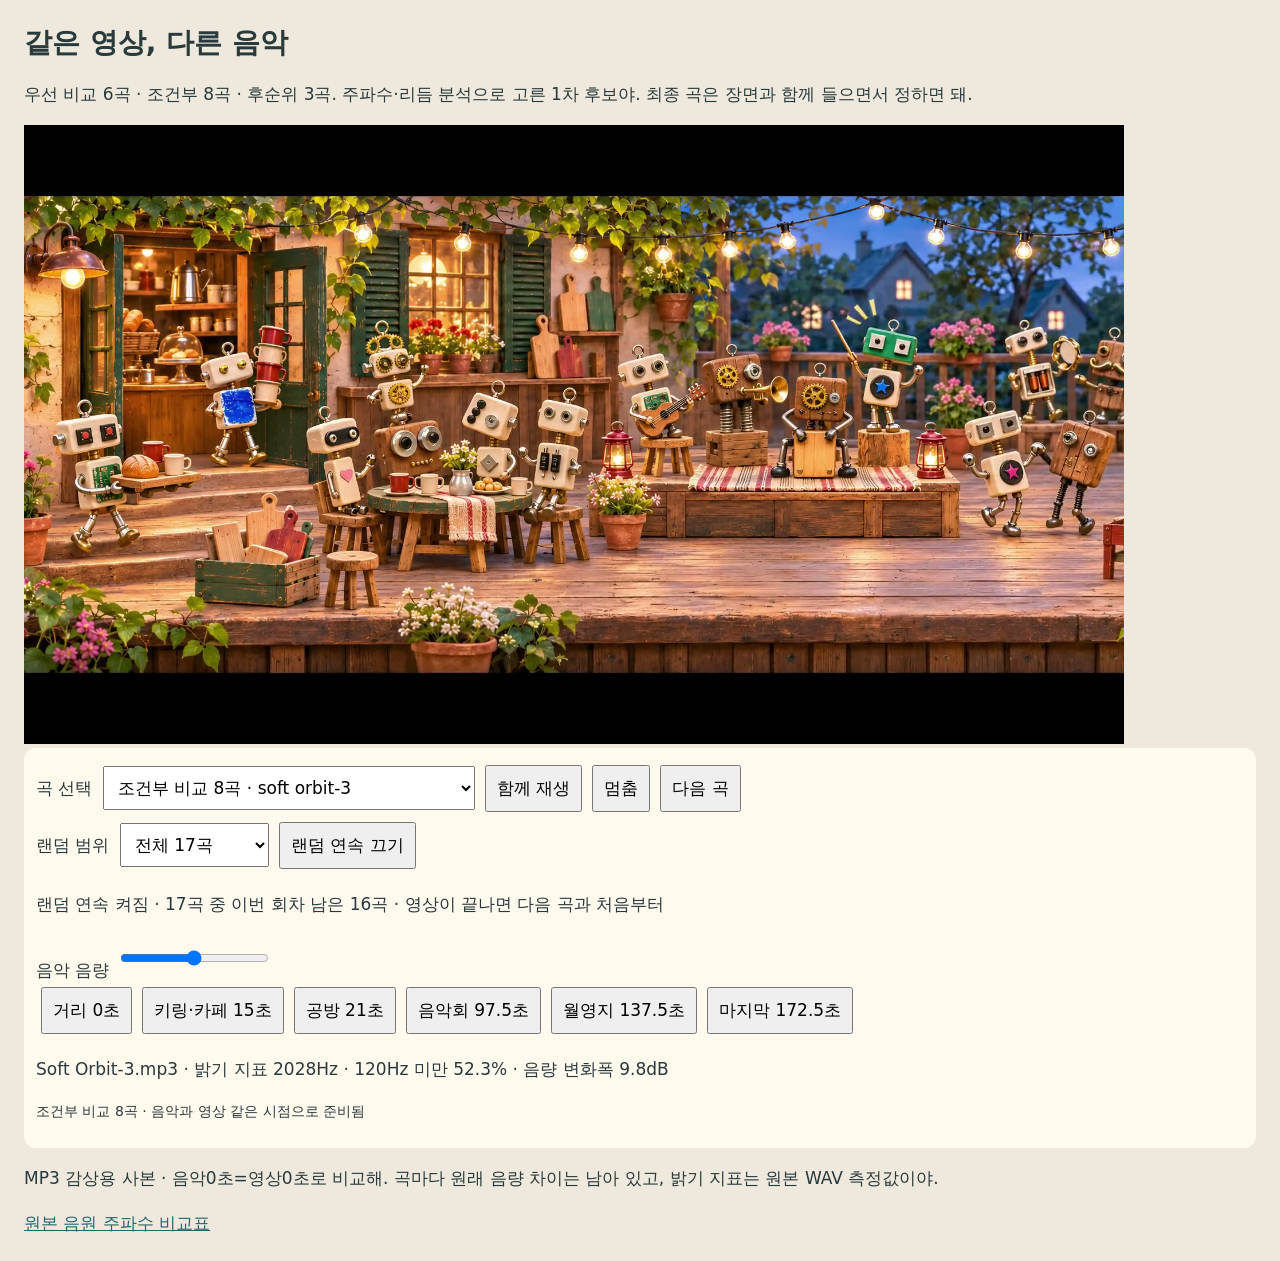
==== index.html @ 23fd6640 "Publish KINTEX film and17-track shuffled music player" ====
<!doctype html><html lang="ko"><meta charset="utf-8"><meta name="viewport" content="width=device-width,initial-scale=1"><title>킨텍스 음악 17곡 비교</title><style>body{background:#eee8dd;color:#283a3b;font:17px system-ui;margin:24px;max-width:1300px}h1{font-size:28px}video{width:min(100%,1100px);background:black}select,button,input{font:inherit;padding:10px;margin:5px}select{max-width:95vw}p{max-width:1000px;line-height:1.6}.panel{padding:12px;background:#fff9ee;border-radius:12px}#status{font-size:14px}a{color:#23666b}</style><h1>같은 영상, 다른 음악</h1><p>우선 비교 6곡 · 조건부 8곡 · 후순위 3곡. 주파수·리듬 분석으로 고른 1차 후보야. 최종 곡은 장면과 함께 들으면서 정하면 돼.</p><video id="film" controls muted playsinline poster="poster.jpg" preload="metadata" src="media/film-1080p.mp4"></video><div class="panel"><label>곡 선택 <select id="track"></select></label><button id="play">함께 재생</button><button id="pause">멈춤</button><button id="next">다음 곡</button><br><label>랜덤 범위 <select id="scope"><option value="all">전체 17곡</option><option value="primary">우선 후보 6곡</option></select></label><button id="shuffle" aria-pressed="false">랜덤 연속 재생</button><p id="queue" aria-live="polite"></p><label>음악 음량 <input id="volume" type="range" min="0" max="1" step="0.05" value="0.5"></label><br><button data-time="0">거리 0초</button><button data-time="15">키링·카페 15초</button><button data-time="21">공방 21초</button><button data-time="97.5">음악회 97.5초</button><button data-time="137.5">월영지 137.5초</button><button data-time="172.5">마지막 172.5초</button><p id="info"></p><p id="status" role="status">음원 준비 중</p></div><audio id="music" preload="metadata"></audio><p>MP3 감상용 사본 · 음악0초=영상0초로 비교해. 곡마다 원래 음량 차이는 남아 있고, 밝기 지표는 원본 WAV 측정값이야.</p><p><a href="frequency_comparison.png">원본 음원 주파수 비교표</a></p><script>
const tracks=[{"title": "멍때리니 내려 놓아 졌네v3", "filename": "멍때리니 내려 놓아 졌네 V3.mp3", "source_url": "media/track-01.mp3", "group": "우선 비교 6곡", "centroid_median_hz": 2169, "sub120_power_pct": 33.2, "dynamic_p95_p05_db": 7.1, "onset_events_per_s": 3.88, "duration_s": 184.76}, {"title": "glass window walk-8", "filename": "Glass Window Walk-8.mp3", "source_url": "media/track-02.mp3", "group": "우선 비교 6곡", "centroid_median_hz": 2243, "sub120_power_pct": 41.1, "dynamic_p95_p05_db": 10.1, "onset_events_per_s": 3.86, "duration_s": 186.96}, {"title": "두 개의 방-1", "filename": "두 개의 방-1.mp3", "source_url": "media/track-03.mp3", "group": "우선 비교 6곡", "centroid_median_hz": 2442, "sub120_power_pct": 32.0, "dynamic_p95_p05_db": 11.1, "onset_events_per_s": 2.85, "duration_s": 269.96}, {"title": "zone 2 drift1", "filename": "Zone 2 Drift (1).mp3", "source_url": "media/track-04.mp3", "group": "우선 비교 6곡", "centroid_median_hz": 2150, "sub120_power_pct": 42.3, "dynamic_p95_p05_db": 9.2, "onset_events_per_s": 3.37, "duration_s": 198.72}, {"title": "문이 열리는쪽", "filename": "문이 열리는 쪽.mp3", "source_url": "media/track-05.mp3", "group": "우선 비교 6곡", "centroid_median_hz": 3129, "sub120_power_pct": 31.4, "dynamic_p95_p05_db": 9.9, "onset_events_per_s": 3.23, "duration_s": 201.44}, {"title": "느낌이 와, 살랑", "filename": "느낌이 와, 살랑.mp3", "source_url": "media/track-06.mp3", "group": "우선 비교 6곡", "centroid_median_hz": 3157, "sub120_power_pct": 41.4, "dynamic_p95_p05_db": 6.1, "onset_events_per_s": 4.12, "duration_s": 181.76}, {"title": "샤르르둥실2", "filename": "사르르 둥실 (2).mp3", "source_url": "media/track-07.mp3", "group": "조건부 비교 8곡", "centroid_median_hz": 1611, "sub120_power_pct": 61.8, "dynamic_p95_p05_db": 14.2, "onset_events_per_s": 3.49, "duration_s": 195.72}, {"title": "threshold pulse v1", "filename": "Threshold Pulse V1.mp3", "source_url": "media/track-08.mp3", "group": "조건부 비교 8곡", "centroid_median_hz": 1685, "sub120_power_pct": 57.5, "dynamic_p95_p05_db": 10.6, "onset_events_per_s": 4.84, "duration_s": 181.92}, {"title": "telemetry at dawn", "filename": "Telemetry at Dawn.mp3", "source_url": "media/track-09.mp3", "group": "조건부 비교 8곡", "centroid_median_hz": 1885, "sub120_power_pct": 57.1, "dynamic_p95_p05_db": 11.3, "onset_events_per_s": 3.61, "duration_s": 223.24}, {"title": "soft orbit-3", "filename": "Soft Orbit-3.mp3", "source_url": "media/track-10.mp3", "group": "조건부 비교 8곡", "centroid_median_hz": 2028, "sub120_power_pct": 52.3, "dynamic_p95_p05_db": 9.8, "onset_events_per_s": 4.07, "duration_s": 181.32}, {"title": "quiet through v1", "filename": "Quiet Through V1.mp3", "source_url": "media/track-11.mp3", "group": "조건부 비교 8곡", "centroid_median_hz": 1974, "sub120_power_pct": 66.5, "dynamic_p95_p05_db": 10.6, "onset_events_per_s": 3.58, "duration_s": 207.32}, {"title": "mud basin-1", "filename": "Mud Basin-1.mp3", "source_url": "media/track-12.mp3", "group": "조건부 비교 8곡", "centroid_median_hz": 1896, "sub120_power_pct": 39.8, "dynamic_p95_p05_db": 12.8, "onset_events_per_s": 4.34, "duration_s": 188.56}, {"title": "dawn rack signal2", "filename": "Dawn Rack Signal (2).mp3", "source_url": "media/track-13.mp3", "group": "조건부 비교 8곡", "centroid_median_hz": 2093, "sub120_power_pct": 66.8, "dynamic_p95_p05_db": 8.5, "onset_events_per_s": 3.84, "duration_s": 220.68}, {"title": "dawn packet drift2", "filename": "Dawn Packet Drift (2).mp3", "source_url": "media/track-14.mp3", "group": "조건부 비교 8곡", "centroid_median_hz": 2155, "sub120_power_pct": 56.0, "dynamic_p95_p05_db": 7.0, "onset_events_per_s": 4.03, "duration_s": 214.2}, {"title": "h7-2", "filename": "H7-2.mp3", "source_url": "media/track-15.mp3", "group": "후순위 3곡", "centroid_median_hz": 467, "sub120_power_pct": 68.0, "dynamic_p95_p05_db": 13.1, "onset_events_per_s": 4.89, "duration_s": 187.32}, {"title": "h5-1", "filename": "H5-1.mp3", "source_url": "media/track-16.mp3", "group": "후순위 3곡", "centroid_median_hz": 335, "sub120_power_pct": 70.6, "dynamic_p95_p05_db": 19.6, "onset_events_per_s": 4.01, "duration_s": 185.64}, {"title": "glass tether-1", "filename": "Glass Tether-1.mp3", "source_url": "media/track-17.mp3", "group": "후순위 3곡", "centroid_median_hz": 806, "sub120_power_pct": 62.5, "dynamic_p95_p05_db": 17.7, "onset_events_per_s": 4.35, "duration_s": 184.04}],v=document.querySelector('#film'),a=document.querySelector('#music'),s=document.querySelector('#track'),status=document.querySelector('#status');
</script><script src="comparison_player.js"></script></html>
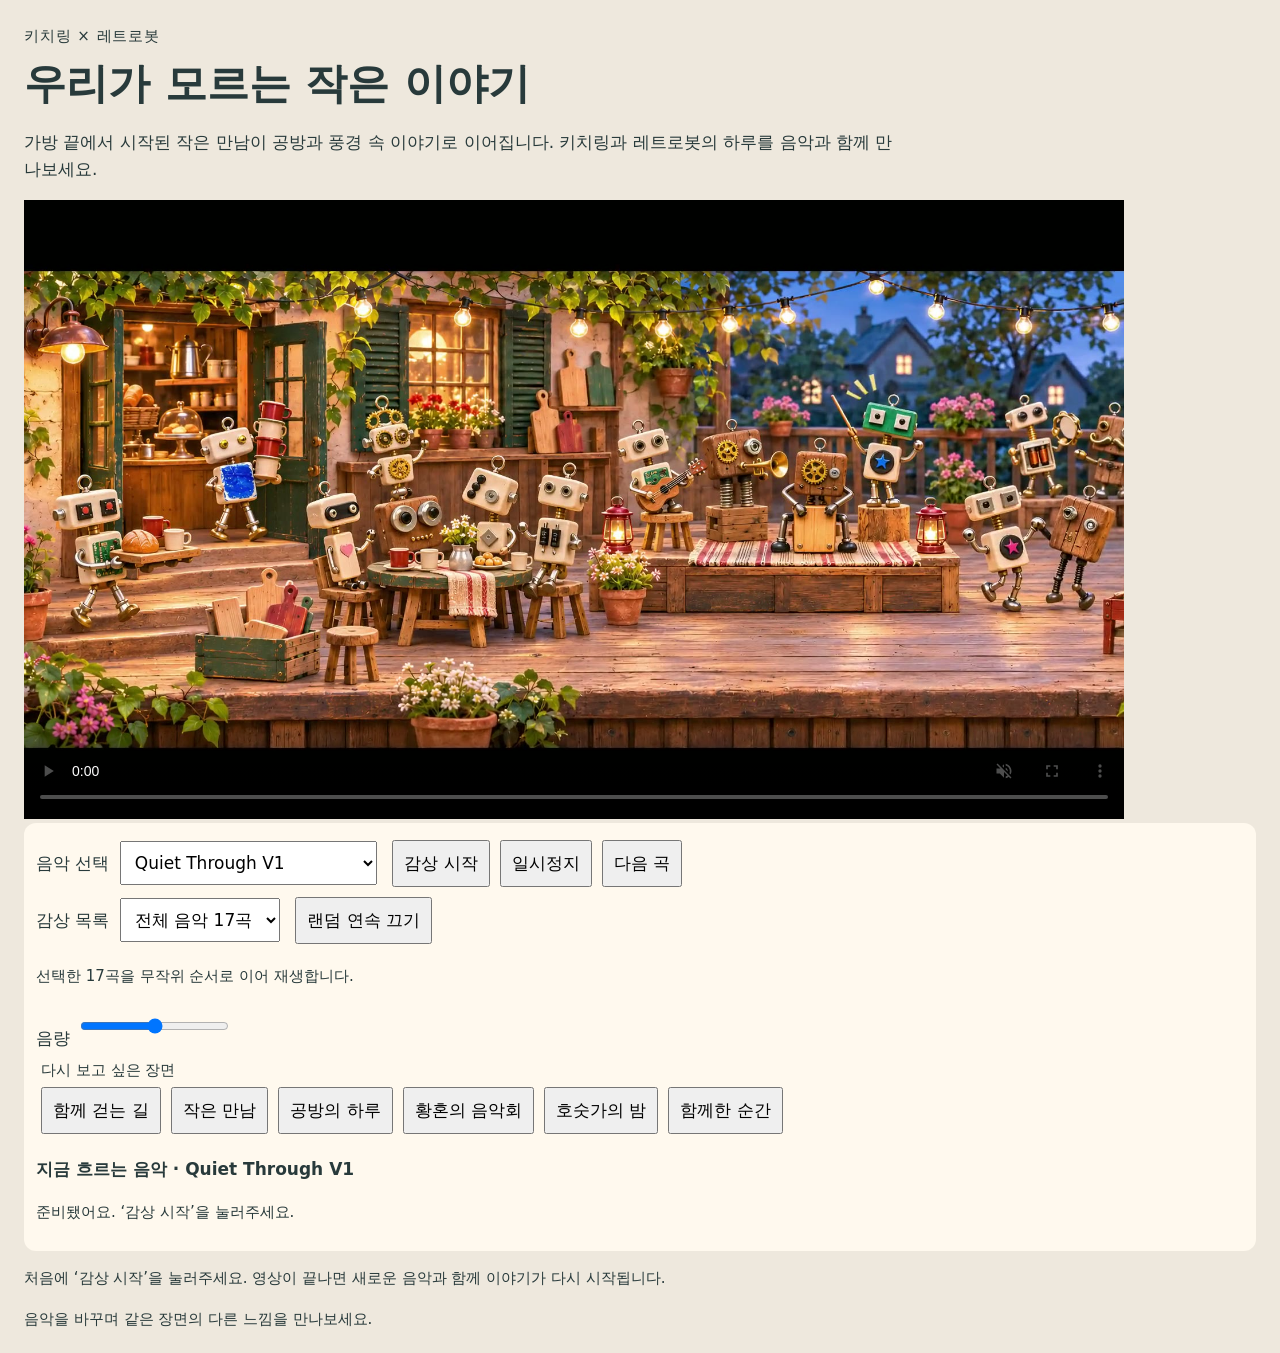
==== commit cb7aaf27: "Present the film with public title and visitor-friendly copy" ====
--- a/index.html
+++ b/index.html
@@ -1,3 +1,43 @@
-<!doctype html><html lang="ko"><meta charset="utf-8"><meta name="viewport" content="width=device-width,initial-scale=1"><title>킨텍스 음악 17곡 비교</title><style>body{background:#eee8dd;color:#283a3b;font:17px system-ui;margin:24px;max-width:1300px}h1{font-size:28px}video{width:min(100%,1100px);background:black}select,button,input{font:inherit;padding:10px;margin:5px}select{max-width:95vw}p{max-width:1000px;line-height:1.6}.panel{padding:12px;background:#fff9ee;border-radius:12px}#status{font-size:14px}a{color:#23666b}</style><h1>같은 영상, 다른 음악</h1><p>우선 비교 6곡 · 조건부 8곡 · 후순위 3곡. 주파수·리듬 분석으로 고른 1차 후보야. 최종 곡은 장면과 함께 들으면서 정하면 돼.</p><video id="film" controls muted playsinline poster="poster.jpg" preload="metadata" src="media/film-1080p.mp4"></video><div class="panel"><label>곡 선택 <select id="track"></select></label><button id="play">함께 재생</button><button id="pause">멈춤</button><button id="next">다음 곡</button><br><label>랜덤 범위 <select id="scope"><option value="all">전체 17곡</option><option value="primary">우선 후보 6곡</option></select></label><button id="shuffle" aria-pressed="false">랜덤 연속 재생</button><p id="queue" aria-live="polite"></p><label>음악 음량 <input id="volume" type="range" min="0" max="1" step="0.05" value="0.5"></label><br><button data-time="0">거리 0초</button><button data-time="15">키링·카페 15초</button><button data-time="21">공방 21초</button><button data-time="97.5">음악회 97.5초</button><button data-time="137.5">월영지 137.5초</button><button data-time="172.5">마지막 172.5초</button><p id="info"></p><p id="status" role="status">음원 준비 중</p></div><audio id="music" preload="metadata"></audio><p>MP3 감상용 사본 · 음악0초=영상0초로 비교해. 곡마다 원래 음량 차이는 남아 있고, 밝기 지표는 원본 WAV 측정값이야.</p><p><a href="frequency_comparison.png">원본 음원 주파수 비교표</a></p><script>
-const tracks=[{"title": "멍때리니 내려 놓아 졌네v3", "filename": "멍때리니 내려 놓아 졌네 V3.mp3", "source_url": "media/track-01.mp3", "group": "우선 비교 6곡", "centroid_median_hz": 2169, "sub120_power_pct": 33.2, "dynamic_p95_p05_db": 7.1, "onset_events_per_s": 3.88, "duration_s": 184.76}, {"title": "glass window walk-8", "filename": "Glass Window Walk-8.mp3", "source_url": "media/track-02.mp3", "group": "우선 비교 6곡", "centroid_median_hz": 2243, "sub120_power_pct": 41.1, "dynamic_p95_p05_db": 10.1, "onset_events_per_s": 3.86, "duration_s": 186.96}, {"title": "두 개의 방-1", "filename": "두 개의 방-1.mp3", "source_url": "media/track-03.mp3", "group": "우선 비교 6곡", "centroid_median_hz": 2442, "sub120_power_pct": 32.0, "dynamic_p95_p05_db": 11.1, "onset_events_per_s": 2.85, "duration_s": 269.96}, {"title": "zone 2 drift1", "filename": "Zone 2 Drift (1).mp3", "source_url": "media/track-04.mp3", "group": "우선 비교 6곡", "centroid_median_hz": 2150, "sub120_power_pct": 42.3, "dynamic_p95_p05_db": 9.2, "onset_events_per_s": 3.37, "duration_s": 198.72}, {"title": "문이 열리는쪽", "filename": "문이 열리는 쪽.mp3", "source_url": "media/track-05.mp3", "group": "우선 비교 6곡", "centroid_median_hz": 3129, "sub120_power_pct": 31.4, "dynamic_p95_p05_db": 9.9, "onset_events_per_s": 3.23, "duration_s": 201.44}, {"title": "느낌이 와, 살랑", "filename": "느낌이 와, 살랑.mp3", "source_url": "media/track-06.mp3", "group": "우선 비교 6곡", "centroid_median_hz": 3157, "sub120_power_pct": 41.4, "dynamic_p95_p05_db": 6.1, "onset_events_per_s": 4.12, "duration_s": 181.76}, {"title": "샤르르둥실2", "filename": "사르르 둥실 (2).mp3", "source_url": "media/track-07.mp3", "group": "조건부 비교 8곡", "centroid_median_hz": 1611, "sub120_power_pct": 61.8, "dynamic_p95_p05_db": 14.2, "onset_events_per_s": 3.49, "duration_s": 195.72}, {"title": "threshold pulse v1", "filename": "Threshold Pulse V1.mp3", "source_url": "media/track-08.mp3", "group": "조건부 비교 8곡", "centroid_median_hz": 1685, "sub120_power_pct": 57.5, "dynamic_p95_p05_db": 10.6, "onset_events_per_s": 4.84, "duration_s": 181.92}, {"title": "telemetry at dawn", "filename": "Telemetry at Dawn.mp3", "source_url": "media/track-09.mp3", "group": "조건부 비교 8곡", "centroid_median_hz": 1885, "sub120_power_pct": 57.1, "dynamic_p95_p05_db": 11.3, "onset_events_per_s": 3.61, "duration_s": 223.24}, {"title": "soft orbit-3", "filename": "Soft Orbit-3.mp3", "source_url": "media/track-10.mp3", "group": "조건부 비교 8곡", "centroid_median_hz": 2028, "sub120_power_pct": 52.3, "dynamic_p95_p05_db": 9.8, "onset_events_per_s": 4.07, "duration_s": 181.32}, {"title": "quiet through v1", "filename": "Quiet Through V1.mp3", "source_url": "media/track-11.mp3", "group": "조건부 비교 8곡", "centroid_median_hz": 1974, "sub120_power_pct": 66.5, "dynamic_p95_p05_db": 10.6, "onset_events_per_s": 3.58, "duration_s": 207.32}, {"title": "mud basin-1", "filename": "Mud Basin-1.mp3", "source_url": "media/track-12.mp3", "group": "조건부 비교 8곡", "centroid_median_hz": 1896, "sub120_power_pct": 39.8, "dynamic_p95_p05_db": 12.8, "onset_events_per_s": 4.34, "duration_s": 188.56}, {"title": "dawn rack signal2", "filename": "Dawn Rack Signal (2).mp3", "source_url": "media/track-13.mp3", "group": "조건부 비교 8곡", "centroid_median_hz": 2093, "sub120_power_pct": 66.8, "dynamic_p95_p05_db": 8.5, "onset_events_per_s": 3.84, "duration_s": 220.68}, {"title": "dawn packet drift2", "filename": "Dawn Packet Drift (2).mp3", "source_url": "media/track-14.mp3", "group": "조건부 비교 8곡", "centroid_median_hz": 2155, "sub120_power_pct": 56.0, "dynamic_p95_p05_db": 7.0, "onset_events_per_s": 4.03, "duration_s": 214.2}, {"title": "h7-2", "filename": "H7-2.mp3", "source_url": "media/track-15.mp3", "group": "후순위 3곡", "centroid_median_hz": 467, "sub120_power_pct": 68.0, "dynamic_p95_p05_db": 13.1, "onset_events_per_s": 4.89, "duration_s": 187.32}, {"title": "h5-1", "filename": "H5-1.mp3", "source_url": "media/track-16.mp3", "group": "후순위 3곡", "centroid_median_hz": 335, "sub120_power_pct": 70.6, "dynamic_p95_p05_db": 19.6, "onset_events_per_s": 4.01, "duration_s": 185.64}, {"title": "glass tether-1", "filename": "Glass Tether-1.mp3", "source_url": "media/track-17.mp3", "group": "후순위 3곡", "centroid_median_hz": 806, "sub120_power_pct": 62.5, "dynamic_p95_p05_db": 17.7, "onset_events_per_s": 4.35, "duration_s": 184.04}],v=document.querySelector('#film'),a=document.querySelector('#music'),s=document.querySelector('#track'),status=document.querySelector('#status');
-</script><script src="comparison_player.js"></script></html>+<!doctype html>
+<html lang="ko">
+<head>
+<meta charset="utf-8">
+<meta name="viewport" content="width=device-width,initial-scale=1">
+<title>우리가 모르는 작은 이야기 | 키치링 × 레트로봇</title>
+<meta name="description" content="가방 끝에서 시작된 작은 만남이 공방과 풍경 속 이야기로 이어집니다. 키치링과 레트로봇의 하루를 음악과 함께 만나보세요.">
+<link rel="canonical" href="https://ruafieldphase.github.io/kintex-music-player/">
+<meta property="og:type" content="website">
+<meta property="og:locale" content="ko_KR">
+<meta property="og:title" content="우리가 모르는 작은 이야기 | 키치링 × 레트로봇">
+<meta property="og:description" content="가방 끝에서 시작된 작은 만남이 공방과 풍경 속 이야기로 이어집니다. 키치링과 레트로봇의 하루를 음악과 함께 만나보세요.">
+<meta property="og:url" content="https://ruafieldphase.github.io/kintex-music-player/">
+<meta property="og:image" content="https://ruafieldphase.github.io/kintex-music-player/poster.jpg">
+<meta name="twitter:card" content="summary_large_image">
+<style>
+body{background:#eee8dd;color:#283a3b;font:17px system-ui;margin:24px;max-width:1300px}
+h1{font-size:clamp(28px,4vw,42px);margin:8px 0 14px}.brand{font-size:15px;letter-spacing:.06em;margin:0}.intro{max-width:880px}
+video{width:min(100%,1100px);background:black}select,button,input{font:inherit;padding:10px;margin:5px}select{max-width:95vw}
+button{min-height:44px}p{max-width:1000px;line-height:1.6}.panel{padding:12px;background:#fff9ee;border-radius:12px}
+#status,#queue,.guide{font-size:15px}.scenes{margin-top:8px}.scenes p{font-size:15px;margin:8px 5px 0}#info{font-weight:600}footer{margin:20px 0;font-size:15px}
+</style>
+</head>
+<body>
+<header><p class="brand">키치링 × 레트로봇</p><h1>우리가 모르는 작은 이야기</h1><p class="intro">가방 끝에서 시작된 작은 만남이 공방과 풍경 속 이야기로 이어집니다. 키치링과 레트로봇의 하루를 음악과 함께 만나보세요.</p></header>
+<video id="film" aria-label="우리가 모르는 작은 이야기 영상" controls muted playsinline poster="poster.jpg" preload="metadata" src="media/film-1080p.mp4"></video>
+<section class="panel" aria-label="감상 설정">
+<label>음악 선택 <select id="track"></select></label>
+<button id="play">감상 시작</button><button id="pause">일시정지</button><button id="next">다음 곡</button><br>
+<label>감상 목록 <select id="scope"><option value="all">전체 음악 17곡</option><option value="primary">추천 음악 6곡</option></select></label>
+<button id="shuffle" aria-pressed="true">랜덤 연속 끄기</button><p id="queue" aria-live="polite"></p>
+<label>음량 <input id="volume" aria-label="음악 음량" type="range" min="0" max="1" step="0.05" value="0.5"></label>
+<div class="scenes"><p>다시 보고 싶은 장면</p>
+<button data-time="0">함께 걷는 길</button><button data-time="15">작은 만남</button><button data-time="21">공방의 하루</button><button data-time="97.5">황혼의 음악회</button><button data-time="137.5">호숫가의 밤</button><button data-time="172.5">함께한 순간</button></div>
+<p id="info"></p><p id="status" role="status">음악을 준비하고 있어요.</p>
+</section>
+<audio id="music" preload="metadata"></audio>
+<p class="guide">처음에 ‘감상 시작’을 눌러주세요. 영상이 끝나면 새로운 음악과 함께 이야기가 다시 시작됩니다.</p>
+<footer>음악을 바꾸며 같은 장면의 다른 느낌을 만나보세요.</footer>
+<script>
+const tracks=[{"title": "멍때리니 내려 놓아 졌네 V3", "source_url": "media/track-01.mp3", "featured": true}, {"title": "Glass Window Walk-8", "source_url": "media/track-02.mp3", "featured": true}, {"title": "두 개의 방-1", "source_url": "media/track-03.mp3", "featured": true}, {"title": "Zone 2 Drift (1)", "source_url": "media/track-04.mp3", "featured": true}, {"title": "문이 열리는 쪽", "source_url": "media/track-05.mp3", "featured": true}, {"title": "느낌이 와, 살랑", "source_url": "media/track-06.mp3", "featured": true}, {"title": "사르르 둥실 (2)", "source_url": "media/track-07.mp3", "featured": false}, {"title": "Threshold Pulse V1", "source_url": "media/track-08.mp3", "featured": false}, {"title": "Telemetry at Dawn", "source_url": "media/track-09.mp3", "featured": false}, {"title": "Soft Orbit-3", "source_url": "media/track-10.mp3", "featured": false}, {"title": "Quiet Through V1", "source_url": "media/track-11.mp3", "featured": false}, {"title": "Mud Basin-1", "source_url": "media/track-12.mp3", "featured": false}, {"title": "Dawn Rack Signal (2)", "source_url": "media/track-13.mp3", "featured": false}, {"title": "Dawn Packet Drift (2)", "source_url": "media/track-14.mp3", "featured": false}, {"title": "H7-2", "source_url": "media/track-15.mp3", "featured": false}, {"title": "H5-1", "source_url": "media/track-16.mp3", "featured": false}, {"title": "Glass Tether-1", "source_url": "media/track-17.mp3", "featured": false}],v=document.querySelector('#film'),a=document.querySelector('#music'),s=document.querySelector('#track'),status=document.querySelector('#status');
+</script><script src="comparison_player.js?v=public-20261115-1"></script>
+</body></html>
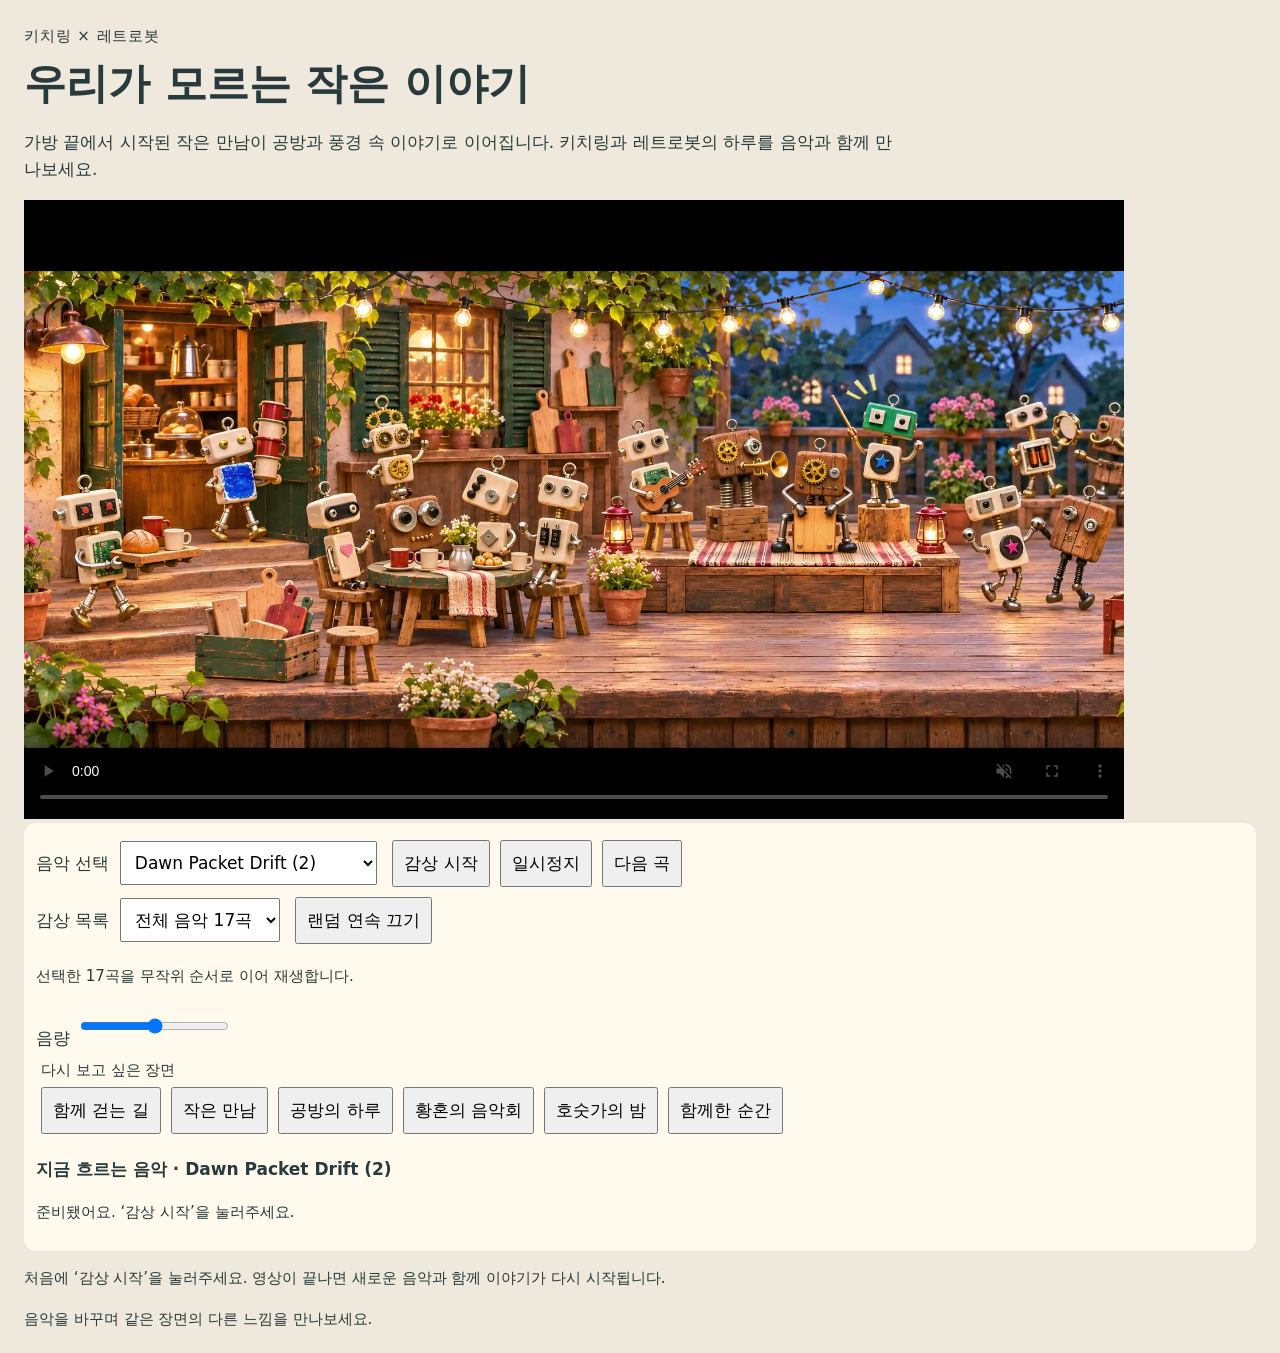
==== commit a492e946: "Normalize public page text line endings" ====
--- a/index.html
+++ b/index.html
@@ -1,43 +1,43 @@
-<!doctype html>
-<html lang="ko">
-<head>
-<meta charset="utf-8">
-<meta name="viewport" content="width=device-width,initial-scale=1">
-<title>우리가 모르는 작은 이야기 | 키치링 × 레트로봇</title>
-<meta name="description" content="가방 끝에서 시작된 작은 만남이 공방과 풍경 속 이야기로 이어집니다. 키치링과 레트로봇의 하루를 음악과 함께 만나보세요.">
-<link rel="canonical" href="https://ruafieldphase.github.io/kintex-music-player/">
-<meta property="og:type" content="website">
-<meta property="og:locale" content="ko_KR">
-<meta property="og:title" content="우리가 모르는 작은 이야기 | 키치링 × 레트로봇">
-<meta property="og:description" content="가방 끝에서 시작된 작은 만남이 공방과 풍경 속 이야기로 이어집니다. 키치링과 레트로봇의 하루를 음악과 함께 만나보세요.">
-<meta property="og:url" content="https://ruafieldphase.github.io/kintex-music-player/">
-<meta property="og:image" content="https://ruafieldphase.github.io/kintex-music-player/poster.jpg">
-<meta name="twitter:card" content="summary_large_image">
-<style>
-body{background:#eee8dd;color:#283a3b;font:17px system-ui;margin:24px;max-width:1300px}
-h1{font-size:clamp(28px,4vw,42px);margin:8px 0 14px}.brand{font-size:15px;letter-spacing:.06em;margin:0}.intro{max-width:880px}
-video{width:min(100%,1100px);background:black}select,button,input{font:inherit;padding:10px;margin:5px}select{max-width:95vw}
-button{min-height:44px}p{max-width:1000px;line-height:1.6}.panel{padding:12px;background:#fff9ee;border-radius:12px}
-#status,#queue,.guide{font-size:15px}.scenes{margin-top:8px}.scenes p{font-size:15px;margin:8px 5px 0}#info{font-weight:600}footer{margin:20px 0;font-size:15px}
-</style>
-</head>
-<body>
-<header><p class="brand">키치링 × 레트로봇</p><h1>우리가 모르는 작은 이야기</h1><p class="intro">가방 끝에서 시작된 작은 만남이 공방과 풍경 속 이야기로 이어집니다. 키치링과 레트로봇의 하루를 음악과 함께 만나보세요.</p></header>
-<video id="film" aria-label="우리가 모르는 작은 이야기 영상" controls muted playsinline poster="poster.jpg" preload="metadata" src="media/film-1080p.mp4"></video>
-<section class="panel" aria-label="감상 설정">
-<label>음악 선택 <select id="track"></select></label>
-<button id="play">감상 시작</button><button id="pause">일시정지</button><button id="next">다음 곡</button><br>
-<label>감상 목록 <select id="scope"><option value="all">전체 음악 17곡</option><option value="primary">추천 음악 6곡</option></select></label>
-<button id="shuffle" aria-pressed="true">랜덤 연속 끄기</button><p id="queue" aria-live="polite"></p>
-<label>음량 <input id="volume" aria-label="음악 음량" type="range" min="0" max="1" step="0.05" value="0.5"></label>
-<div class="scenes"><p>다시 보고 싶은 장면</p>
-<button data-time="0">함께 걷는 길</button><button data-time="15">작은 만남</button><button data-time="21">공방의 하루</button><button data-time="97.5">황혼의 음악회</button><button data-time="137.5">호숫가의 밤</button><button data-time="172.5">함께한 순간</button></div>
-<p id="info"></p><p id="status" role="status">음악을 준비하고 있어요.</p>
-</section>
-<audio id="music" preload="metadata"></audio>
-<p class="guide">처음에 ‘감상 시작’을 눌러주세요. 영상이 끝나면 새로운 음악과 함께 이야기가 다시 시작됩니다.</p>
-<footer>음악을 바꾸며 같은 장면의 다른 느낌을 만나보세요.</footer>
-<script>
-const tracks=[{"title": "멍때리니 내려 놓아 졌네 V3", "source_url": "media/track-01.mp3", "featured": true}, {"title": "Glass Window Walk-8", "source_url": "media/track-02.mp3", "featured": true}, {"title": "두 개의 방-1", "source_url": "media/track-03.mp3", "featured": true}, {"title": "Zone 2 Drift (1)", "source_url": "media/track-04.mp3", "featured": true}, {"title": "문이 열리는 쪽", "source_url": "media/track-05.mp3", "featured": true}, {"title": "느낌이 와, 살랑", "source_url": "media/track-06.mp3", "featured": true}, {"title": "사르르 둥실 (2)", "source_url": "media/track-07.mp3", "featured": false}, {"title": "Threshold Pulse V1", "source_url": "media/track-08.mp3", "featured": false}, {"title": "Telemetry at Dawn", "source_url": "media/track-09.mp3", "featured": false}, {"title": "Soft Orbit-3", "source_url": "media/track-10.mp3", "featured": false}, {"title": "Quiet Through V1", "source_url": "media/track-11.mp3", "featured": false}, {"title": "Mud Basin-1", "source_url": "media/track-12.mp3", "featured": false}, {"title": "Dawn Rack Signal (2)", "source_url": "media/track-13.mp3", "featured": false}, {"title": "Dawn Packet Drift (2)", "source_url": "media/track-14.mp3", "featured": false}, {"title": "H7-2", "source_url": "media/track-15.mp3", "featured": false}, {"title": "H5-1", "source_url": "media/track-16.mp3", "featured": false}, {"title": "Glass Tether-1", "source_url": "media/track-17.mp3", "featured": false}],v=document.querySelector('#film'),a=document.querySelector('#music'),s=document.querySelector('#track'),status=document.querySelector('#status');
-</script><script src="comparison_player.js?v=public-20261115-1"></script>
+<!doctype html>
+<html lang="ko">
+<head>
+<meta charset="utf-8">
+<meta name="viewport" content="width=device-width,initial-scale=1">
+<title>우리가 모르는 작은 이야기 | 키치링 × 레트로봇</title>
+<meta name="description" content="가방 끝에서 시작된 작은 만남이 공방과 풍경 속 이야기로 이어집니다. 키치링과 레트로봇의 하루를 음악과 함께 만나보세요.">
+<link rel="canonical" href="https://ruafieldphase.github.io/kintex-music-player/">
+<meta property="og:type" content="website">
+<meta property="og:locale" content="ko_KR">
+<meta property="og:title" content="우리가 모르는 작은 이야기 | 키치링 × 레트로봇">
+<meta property="og:description" content="가방 끝에서 시작된 작은 만남이 공방과 풍경 속 이야기로 이어집니다. 키치링과 레트로봇의 하루를 음악과 함께 만나보세요.">
+<meta property="og:url" content="https://ruafieldphase.github.io/kintex-music-player/">
+<meta property="og:image" content="https://ruafieldphase.github.io/kintex-music-player/poster.jpg">
+<meta name="twitter:card" content="summary_large_image">
+<style>
+body{background:#eee8dd;color:#283a3b;font:17px system-ui;margin:24px;max-width:1300px}
+h1{font-size:clamp(28px,4vw,42px);margin:8px 0 14px}.brand{font-size:15px;letter-spacing:.06em;margin:0}.intro{max-width:880px}
+video{width:min(100%,1100px);background:black}select,button,input{font:inherit;padding:10px;margin:5px}select{max-width:95vw}
+button{min-height:44px}p{max-width:1000px;line-height:1.6}.panel{padding:12px;background:#fff9ee;border-radius:12px}
+#status,#queue,.guide{font-size:15px}.scenes{margin-top:8px}.scenes p{font-size:15px;margin:8px 5px 0}#info{font-weight:600}footer{margin:20px 0;font-size:15px}
+</style>
+</head>
+<body>
+<header><p class="brand">키치링 × 레트로봇</p><h1>우리가 모르는 작은 이야기</h1><p class="intro">가방 끝에서 시작된 작은 만남이 공방과 풍경 속 이야기로 이어집니다. 키치링과 레트로봇의 하루를 음악과 함께 만나보세요.</p></header>
+<video id="film" aria-label="우리가 모르는 작은 이야기 영상" controls muted playsinline poster="poster.jpg" preload="metadata" src="media/film-1080p.mp4"></video>
+<section class="panel" aria-label="감상 설정">
+<label>음악 선택 <select id="track"></select></label>
+<button id="play">감상 시작</button><button id="pause">일시정지</button><button id="next">다음 곡</button><br>
+<label>감상 목록 <select id="scope"><option value="all">전체 음악 17곡</option><option value="primary">추천 음악 6곡</option></select></label>
+<button id="shuffle" aria-pressed="true">랜덤 연속 끄기</button><p id="queue" aria-live="polite"></p>
+<label>음량 <input id="volume" aria-label="음악 음량" type="range" min="0" max="1" step="0.05" value="0.5"></label>
+<div class="scenes"><p>다시 보고 싶은 장면</p>
+<button data-time="0">함께 걷는 길</button><button data-time="15">작은 만남</button><button data-time="21">공방의 하루</button><button data-time="97.5">황혼의 음악회</button><button data-time="137.5">호숫가의 밤</button><button data-time="172.5">함께한 순간</button></div>
+<p id="info"></p><p id="status" role="status">음악을 준비하고 있어요.</p>
+</section>
+<audio id="music" preload="metadata"></audio>
+<p class="guide">처음에 ‘감상 시작’을 눌러주세요. 영상이 끝나면 새로운 음악과 함께 이야기가 다시 시작됩니다.</p>
+<footer>음악을 바꾸며 같은 장면의 다른 느낌을 만나보세요.</footer>
+<script>
+const tracks=[{"title": "멍때리니 내려 놓아 졌네 V3", "source_url": "media/track-01.mp3", "featured": true}, {"title": "Glass Window Walk-8", "source_url": "media/track-02.mp3", "featured": true}, {"title": "두 개의 방-1", "source_url": "media/track-03.mp3", "featured": true}, {"title": "Zone 2 Drift (1)", "source_url": "media/track-04.mp3", "featured": true}, {"title": "문이 열리는 쪽", "source_url": "media/track-05.mp3", "featured": true}, {"title": "느낌이 와, 살랑", "source_url": "media/track-06.mp3", "featured": true}, {"title": "사르르 둥실 (2)", "source_url": "media/track-07.mp3", "featured": false}, {"title": "Threshold Pulse V1", "source_url": "media/track-08.mp3", "featured": false}, {"title": "Telemetry at Dawn", "source_url": "media/track-09.mp3", "featured": false}, {"title": "Soft Orbit-3", "source_url": "media/track-10.mp3", "featured": false}, {"title": "Quiet Through V1", "source_url": "media/track-11.mp3", "featured": false}, {"title": "Mud Basin-1", "source_url": "media/track-12.mp3", "featured": false}, {"title": "Dawn Rack Signal (2)", "source_url": "media/track-13.mp3", "featured": false}, {"title": "Dawn Packet Drift (2)", "source_url": "media/track-14.mp3", "featured": false}, {"title": "H7-2", "source_url": "media/track-15.mp3", "featured": false}, {"title": "H5-1", "source_url": "media/track-16.mp3", "featured": false}, {"title": "Glass Tether-1", "source_url": "media/track-17.mp3", "featured": false}],v=document.querySelector('#film'),a=document.querySelector('#music'),s=document.querySelector('#track'),status=document.querySelector('#status');
+</script><script src="comparison_player.js?v=public-20261115-1"></script>
 </body></html>
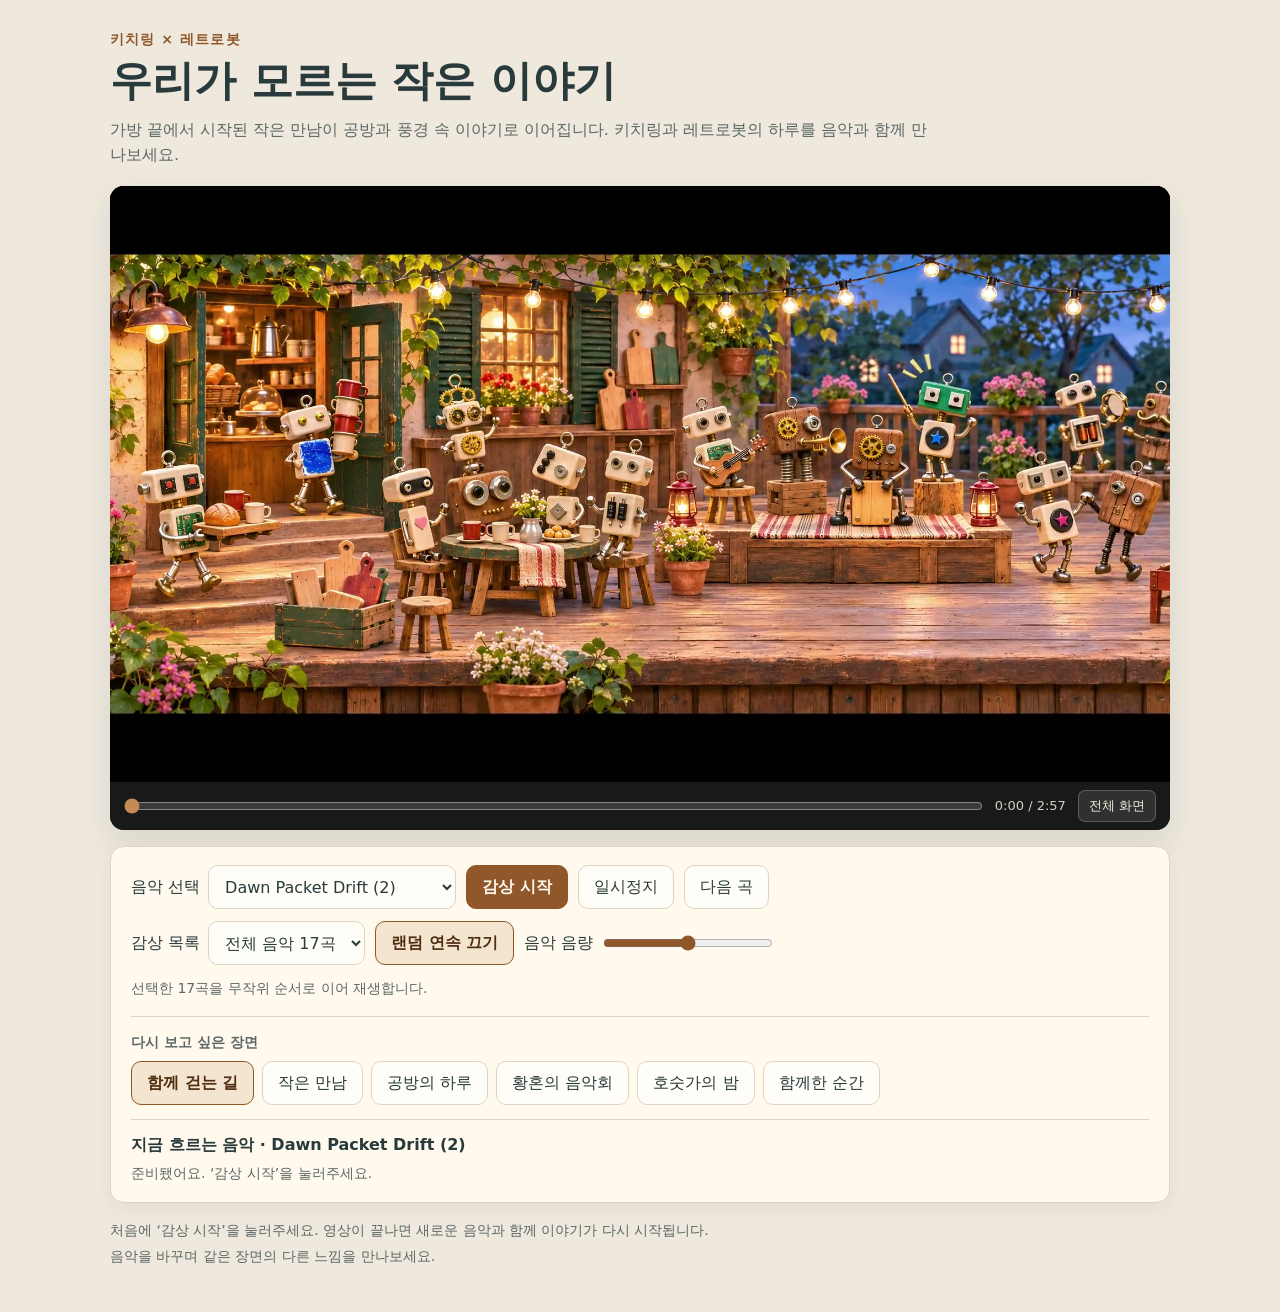
==== commit ccc6ce5e: "Polish gallery alignment, warm accent controls, and stage bar" ====
--- a/index.html
+++ b/index.html
@@ -14,30 +14,90 @@
 <meta property="og:image" content="https://ruafieldphase.github.io/kintex-music-player/poster.jpg">
 <meta name="twitter:card" content="summary_large_image">
 <style>
-body{background:#eee8dd;color:#283a3b;font:17px system-ui;margin:24px;max-width:1300px}
-h1{font-size:clamp(28px,4vw,42px);margin:8px 0 14px}.brand{font-size:15px;letter-spacing:.06em;margin:0}.intro{max-width:880px}
-video{width:min(100%,1100px);background:black}select,button,input{font:inherit;padding:10px;margin:5px}select{max-width:95vw}
-button{min-height:44px}p{max-width:1000px;line-height:1.6}.panel{padding:12px;background:#fff9ee;border-radius:12px}
-#status,#queue,.guide{font-size:15px}.scenes{margin-top:8px}.scenes p{font-size:15px;margin:8px 5px 0}#info{font-weight:600}footer{margin:20px 0;font-size:15px}
+:root{--bg:#eee8dd;--card:#fff9ee;--surface:#fffdf8;--ink:#283a3b;--muted:#5c6866;--border:#dfd4c2;--accent:#8f572a;--accent-hover:#74441e;--accent-soft:#f3e5cf;--accent-ink:#4f2d11}
+*{box-sizing:border-box}
+body{background:var(--bg);color:var(--ink);font:16px/1.6 system-ui,-apple-system,"Segoe UI",sans-serif;margin:0}
+.wrap{max-width:1100px;margin:0 auto;padding:28px 20px 44px}
+header{margin-bottom:18px}
+.brand{font-size:14px;font-weight:600;letter-spacing:.08em;color:var(--accent);margin:0}
+h1{font-size:clamp(28px,4vw,42px);line-height:1.2;margin:6px 0 10px}
+.intro{max-width:820px;margin:0;color:var(--muted)}
+.stage{width:100%;background:#181a1a;border-radius:14px;overflow:hidden;box-shadow:0 12px 30px rgba(40,58,59,.10)}
+video{display:block;width:100%;aspect-ratio:16/9;background:#000;cursor:pointer}
+.stage-bar{display:flex;align-items:center;gap:12px;padding:8px 14px;background:#181a1a;color:#e7e0d4;font-size:13px}
+#seek{flex:1;min-width:0;margin:0;padding:0;height:20px;accent-color:#c68a53;cursor:pointer}
+#timecode{font-variant-numeric:tabular-nums;white-space:nowrap;color:#d6cdbf}
+.stage-btn{min-height:32px;padding:4px 10px;margin:0;font-size:13px;background:rgba(255,249,238,.10);color:#f4ede0;border:1px solid rgba(255,249,238,.22);border-radius:7px;cursor:pointer}
+.stage-btn:hover{background:rgba(255,249,238,.18)}
+.panel{margin-top:16px;padding:18px 20px;background:var(--card);border:1px solid var(--border);border-radius:14px;box-shadow:0 6px 22px rgba(40,58,59,.05)}
+.row{display:flex;flex-wrap:wrap;align-items:center;gap:10px}
+.row+.row{margin-top:12px}
+.ctrl-label{display:inline-flex;align-items:center;gap:8px;font-weight:500;color:var(--ink)}
+.vol-wrap{display:inline-flex;align-items:center;gap:10px;white-space:nowrap;font-weight:500}
+select,button,input{font:inherit}
+select{min-height:44px;max-width:100%;padding:8px 12px;background:var(--surface);color:var(--ink);border:1px solid var(--border);border-radius:10px}
+button{min-height:44px;padding:8px 15px;background:var(--surface);color:var(--ink);border:1px solid var(--border);border-radius:10px;cursor:pointer;transition:background .15s,border-color .15s,color .15s}
+button:hover{background:#faf1e4;border-color:#b88961}
+button:focus-visible,select:focus-visible,input:focus-visible{outline:2px solid var(--accent);outline-offset:2px}
+#play{background:var(--accent);color:var(--card);border-color:var(--accent);font-weight:600}
+#play:hover{background:var(--accent-hover);border-color:var(--accent-hover)}
+button.is-active,#shuffle[aria-pressed="true"]{background:var(--accent-soft);border-color:var(--accent);color:var(--accent-ink);font-weight:600}
+#play.is-active{background:var(--accent-hover);color:var(--card);border-color:var(--accent-hover)}
+#volume{width:min(170px,42vw);margin:0;padding:0;accent-color:var(--accent);cursor:pointer}
+#queue{margin:0;font-size:14px;color:var(--muted)}
+.scenes{margin-top:16px;padding-top:14px;border-top:1px solid var(--border)}
+.scenes p{font-size:14px;font-weight:600;color:var(--muted);margin:0 0 8px}
+.scenes-grid{display:flex;flex-wrap:wrap;gap:8px}
+.meta{margin-top:14px;padding-top:12px;border-top:1px solid var(--border)}
+#info{font-weight:600;margin:0}
+#status{font-size:14px;color:var(--muted);margin:4px 0 0}
+.guide{font-size:14px;color:var(--muted);margin:16px 0 4px}
+footer{margin:4px 0 0;font-size:14px;color:var(--muted)}
+@media (max-width:640px){
+  .wrap{padding:18px 14px 32px}
+  .panel{padding:14px}
+  .ctrl-label{width:100%}
+  .ctrl-label select{flex:1;min-width:0}
+  .scenes-grid button{flex:1 1 calc(50% - 4px)}
+}
 </style>
 </head>
 <body>
+<main class="wrap">
 <header><p class="brand">키치링 × 레트로봇</p><h1>우리가 모르는 작은 이야기</h1><p class="intro">가방 끝에서 시작된 작은 만남이 공방과 풍경 속 이야기로 이어집니다. 키치링과 레트로봇의 하루를 음악과 함께 만나보세요.</p></header>
-<video id="film" aria-label="우리가 모르는 작은 이야기 영상" controls muted playsinline poster="poster.jpg" preload="metadata" src="media/film-1080p.mp4"></video>
+<div class="stage">
+  <video id="film" aria-label="우리가 모르는 작은 이야기 영상" muted playsinline poster="poster.jpg" preload="metadata" src="media/film-1080p.mp4"></video>
+  <div class="stage-bar">
+    <input id="seek" aria-label="영상 재생 위치" type="range" min="0" max="177" step="0.1" value="0">
+    <span id="timecode">0:00 / 2:57</span>
+    <button id="fullscreen" class="stage-btn" type="button" aria-label="전체 화면">전체 화면</button>
+  </div>
+</div>
 <section class="panel" aria-label="감상 설정">
-<label>음악 선택 <select id="track"></select></label>
-<button id="play">감상 시작</button><button id="pause">일시정지</button><button id="next">다음 곡</button><br>
-<label>감상 목록 <select id="scope"><option value="all">전체 음악 17곡</option><option value="primary">추천 음악 6곡</option></select></label>
-<button id="shuffle" aria-pressed="true">랜덤 연속 끄기</button><p id="queue" aria-live="polite"></p>
-<label>음량 <input id="volume" aria-label="음악 음량" type="range" min="0" max="1" step="0.05" value="0.5"></label>
-<div class="scenes"><p>다시 보고 싶은 장면</p>
-<button data-time="0">함께 걷는 길</button><button data-time="15">작은 만남</button><button data-time="21">공방의 하루</button><button data-time="97.5">황혼의 음악회</button><button data-time="137.5">호숫가의 밤</button><button data-time="172.5">함께한 순간</button></div>
-<p id="info"></p><p id="status" role="status">음악을 준비하고 있어요.</p>
+  <div class="row">
+    <label class="ctrl-label">음악 선택 <select id="track"></select></label>
+    <button id="play" type="button">감상 시작</button>
+    <button id="pause" type="button">일시정지</button>
+    <button id="next" type="button">다음 곡</button>
+  </div>
+  <div class="row">
+    <label class="ctrl-label">감상 목록 <select id="scope"><option value="all">전체 음악 17곡</option><option value="primary">추천 음악 6곡</option></select></label>
+    <button id="shuffle" type="button" aria-pressed="true">랜덤 연속 끄기</button>
+    <label class="vol-wrap">음악 음량 <input id="volume" aria-label="음악 음량" type="range" min="0" max="1" step="0.05" value="0.5"></label>
+  </div>
+  <div class="row"><p id="queue" aria-live="polite"></p></div>
+  <div class="scenes"><p>다시 보고 싶은 장면</p>
+    <div class="scenes-grid">
+      <button type="button" data-time="0">함께 걷는 길</button><button type="button" data-time="15">작은 만남</button><button type="button" data-time="21">공방의 하루</button><button type="button" data-time="97.5">황혼의 음악회</button><button type="button" data-time="137.5">호숫가의 밤</button><button type="button" data-time="172.5">함께한 순간</button>
+    </div>
+  </div>
+  <div class="meta"><p id="info"></p><p id="status" role="status">음악을 준비하고 있어요.</p></div>
 </section>
 <audio id="music" preload="metadata"></audio>
 <p class="guide">처음에 ‘감상 시작’을 눌러주세요. 영상이 끝나면 새로운 음악과 함께 이야기가 다시 시작됩니다.</p>
 <footer>음악을 바꾸며 같은 장면의 다른 느낌을 만나보세요.</footer>
+</main>
 <script>
 const tracks=[{"title": "멍때리니 내려 놓아 졌네 V3", "source_url": "media/track-01.mp3", "featured": true}, {"title": "Glass Window Walk-8", "source_url": "media/track-02.mp3", "featured": true}, {"title": "두 개의 방-1", "source_url": "media/track-03.mp3", "featured": true}, {"title": "Zone 2 Drift (1)", "source_url": "media/track-04.mp3", "featured": true}, {"title": "문이 열리는 쪽", "source_url": "media/track-05.mp3", "featured": true}, {"title": "느낌이 와, 살랑", "source_url": "media/track-06.mp3", "featured": true}, {"title": "사르르 둥실 (2)", "source_url": "media/track-07.mp3", "featured": false}, {"title": "Threshold Pulse V1", "source_url": "media/track-08.mp3", "featured": false}, {"title": "Telemetry at Dawn", "source_url": "media/track-09.mp3", "featured": false}, {"title": "Soft Orbit-3", "source_url": "media/track-10.mp3", "featured": false}, {"title": "Quiet Through V1", "source_url": "media/track-11.mp3", "featured": false}, {"title": "Mud Basin-1", "source_url": "media/track-12.mp3", "featured": false}, {"title": "Dawn Rack Signal (2)", "source_url": "media/track-13.mp3", "featured": false}, {"title": "Dawn Packet Drift (2)", "source_url": "media/track-14.mp3", "featured": false}, {"title": "H7-2", "source_url": "media/track-15.mp3", "featured": false}, {"title": "H5-1", "source_url": "media/track-16.mp3", "featured": false}, {"title": "Glass Tether-1", "source_url": "media/track-17.mp3", "featured": false}],v=document.querySelector('#film'),a=document.querySelector('#music'),s=document.querySelector('#track'),status=document.querySelector('#status');
-</script><script src="comparison_player.js?v=public-20261115-1"></script>
-</body></html>+</script><script src="comparison_player.js?v=public-20261116-1"></script>
+</body></html>
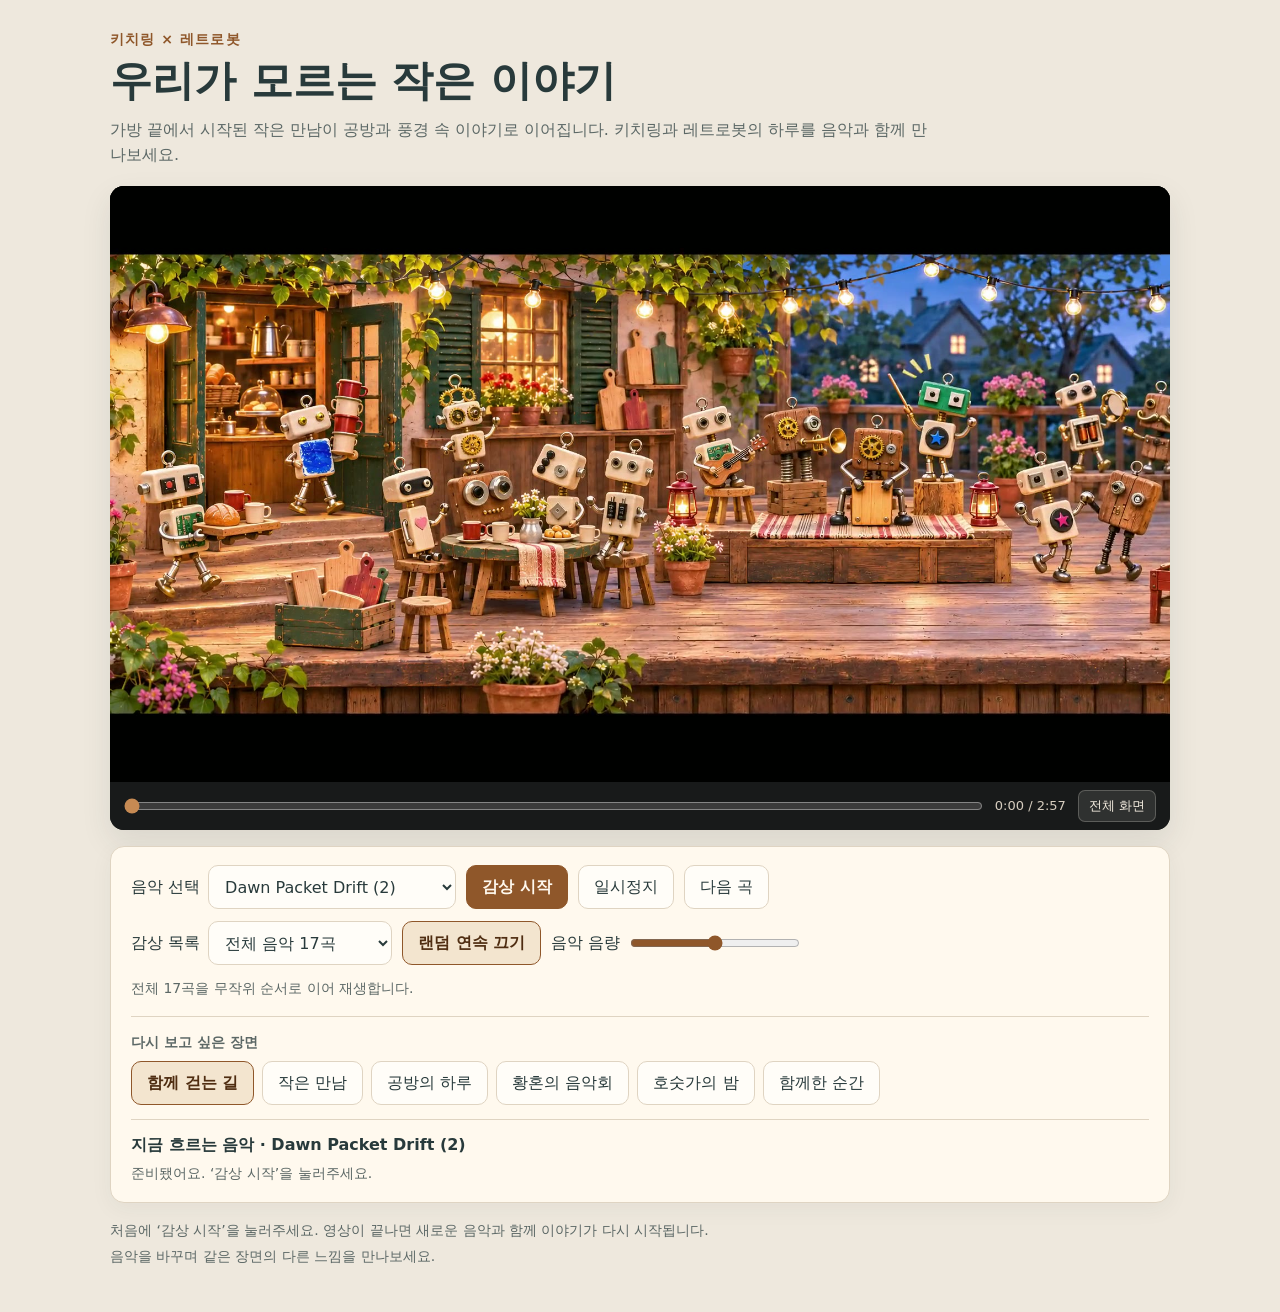
==== commit b7e2f6f3: "Add meongham mood and instrumental-only shuffle modes" ====
--- a/index.html
+++ b/index.html
@@ -81,7 +81,7 @@
     <button id="next" type="button">다음 곡</button>
   </div>
   <div class="row">
-    <label class="ctrl-label">감상 목록 <select id="scope"><option value="all">전체 음악 17곡</option><option value="primary">추천 음악 6곡</option></select></label>
+    <label class="ctrl-label">감상 목록 <select id="scope"><option value="all">전체 음악 17곡</option><option value="primary">추천 음악 6곡</option><option value="meong">멍함 분위기 9곡</option><option value="inst">가사 없는 음악 4곡</option></select></label>
     <button id="shuffle" type="button" aria-pressed="true">랜덤 연속 끄기</button>
     <label class="vol-wrap">음악 음량 <input id="volume" aria-label="음악 음량" type="range" min="0" max="1" step="0.05" value="0.5"></label>
   </div>
@@ -98,6 +98,6 @@
 <footer>음악을 바꾸며 같은 장면의 다른 느낌을 만나보세요.</footer>
 </main>
 <script>
-const tracks=[{"title": "멍때리니 내려 놓아 졌네 V3", "source_url": "media/track-01.mp3", "featured": true}, {"title": "Glass Window Walk-8", "source_url": "media/track-02.mp3", "featured": true}, {"title": "두 개의 방-1", "source_url": "media/track-03.mp3", "featured": true}, {"title": "Zone 2 Drift (1)", "source_url": "media/track-04.mp3", "featured": true}, {"title": "문이 열리는 쪽", "source_url": "media/track-05.mp3", "featured": true}, {"title": "느낌이 와, 살랑", "source_url": "media/track-06.mp3", "featured": true}, {"title": "사르르 둥실 (2)", "source_url": "media/track-07.mp3", "featured": false}, {"title": "Threshold Pulse V1", "source_url": "media/track-08.mp3", "featured": false}, {"title": "Telemetry at Dawn", "source_url": "media/track-09.mp3", "featured": false}, {"title": "Soft Orbit-3", "source_url": "media/track-10.mp3", "featured": false}, {"title": "Quiet Through V1", "source_url": "media/track-11.mp3", "featured": false}, {"title": "Mud Basin-1", "source_url": "media/track-12.mp3", "featured": false}, {"title": "Dawn Rack Signal (2)", "source_url": "media/track-13.mp3", "featured": false}, {"title": "Dawn Packet Drift (2)", "source_url": "media/track-14.mp3", "featured": false}, {"title": "H7-2", "source_url": "media/track-15.mp3", "featured": false}, {"title": "H5-1", "source_url": "media/track-16.mp3", "featured": false}, {"title": "Glass Tether-1", "source_url": "media/track-17.mp3", "featured": false}],v=document.querySelector('#film'),a=document.querySelector('#music'),s=document.querySelector('#track'),status=document.querySelector('#status');
-</script><script src="comparison_player.js?v=public-20261116-1"></script>
+const tracks=[{"title": "멍때리니 내려 놓아 졌네 V3", "source_url": "media/track-01.mp3", "featured": true, "meong": true, "inst": false}, {"title": "Glass Window Walk-8", "source_url": "media/track-02.mp3", "featured": true, "meong": true, "inst": false}, {"title": "두 개의 방-1", "source_url": "media/track-03.mp3", "featured": true, "meong": true, "inst": false}, {"title": "Zone 2 Drift (1)", "source_url": "media/track-04.mp3", "featured": true, "meong": false, "inst": false}, {"title": "문이 열리는 쪽", "source_url": "media/track-05.mp3", "featured": true, "meong": true, "inst": false}, {"title": "느낌이 와, 살랑", "source_url": "media/track-06.mp3", "featured": true, "meong": false, "inst": false}, {"title": "사르르 둥실 (2)", "source_url": "media/track-07.mp3", "featured": false, "meong": false, "inst": false}, {"title": "Threshold Pulse V1", "source_url": "media/track-08.mp3", "featured": false, "meong": false, "inst": false}, {"title": "Telemetry at Dawn", "source_url": "media/track-09.mp3", "featured": false, "meong": false, "inst": false}, {"title": "Soft Orbit-3", "source_url": "media/track-10.mp3", "featured": false, "meong": true, "inst": false}, {"title": "Quiet Through V1", "source_url": "media/track-11.mp3", "featured": false, "meong": true, "inst": false}, {"title": "Mud Basin-1", "source_url": "media/track-12.mp3", "featured": false, "meong": false, "inst": true}, {"title": "Dawn Rack Signal (2)", "source_url": "media/track-13.mp3", "featured": false, "meong": false, "inst": false}, {"title": "Dawn Packet Drift (2)", "source_url": "media/track-14.mp3", "featured": false, "meong": false, "inst": false}, {"title": "H7-2", "source_url": "media/track-15.mp3", "featured": false, "meong": true, "inst": true}, {"title": "H5-1", "source_url": "media/track-16.mp3", "featured": false, "meong": true, "inst": true}, {"title": "Glass Tether-1", "source_url": "media/track-17.mp3", "featured": false, "meong": true, "inst": true}],v=document.querySelector('#film'),a=document.querySelector('#music'),s=document.querySelector('#track'),status=document.querySelector('#status');
+</script><script src="comparison_player.js?v=public-20261117-1"></script>
 </body></html>
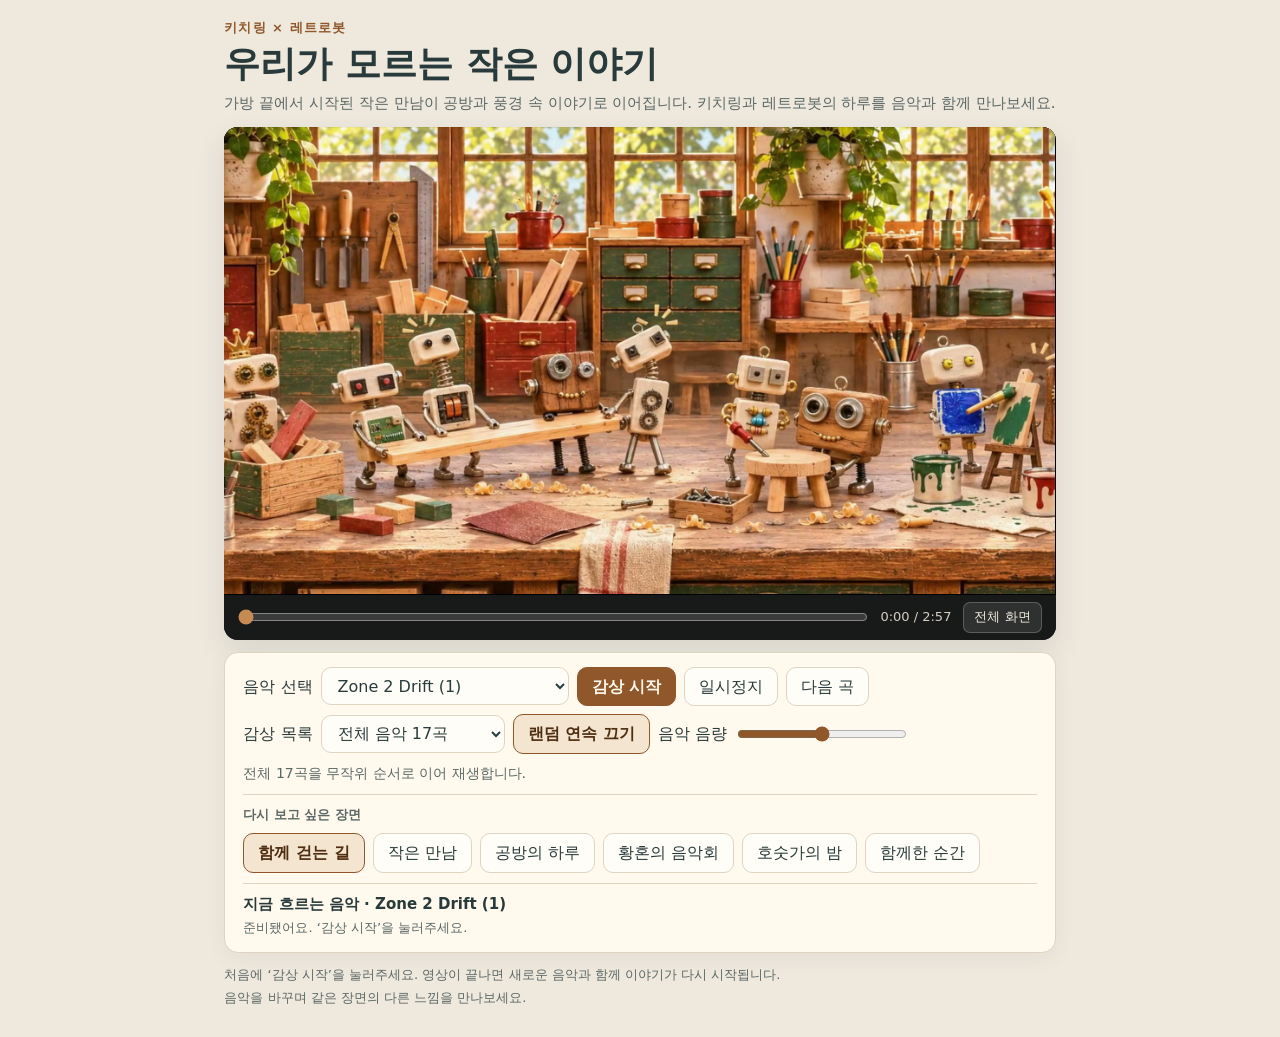
==== commit b8ae6ba3: "Fit stage and controls cleanly above fold with full-bleed poster" ====
--- a/index.html
+++ b/index.html
@@ -17,26 +17,26 @@
 :root{--bg:#eee8dd;--card:#fff9ee;--surface:#fffdf8;--ink:#283a3b;--muted:#5c6866;--border:#dfd4c2;--accent:#8f572a;--accent-hover:#74441e;--accent-soft:#f3e5cf;--accent-ink:#4f2d11}
 *{box-sizing:border-box}
 body{background:var(--bg);color:var(--ink);font:16px/1.6 system-ui,-apple-system,"Segoe UI",sans-serif;margin:0}
-.wrap{max-width:1100px;margin:0 auto;padding:28px 20px 44px}
-header{margin-bottom:18px}
-.brand{font-size:14px;font-weight:600;letter-spacing:.08em;color:var(--accent);margin:0}
-h1{font-size:clamp(28px,4vw,42px);line-height:1.2;margin:6px 0 10px}
-.intro{max-width:820px;margin:0;color:var(--muted)}
+.wrap{width:100%;max-width:min(1060px,max(700px,calc((100vh - 410px) * 1.7778)));margin:0 auto;padding:18px 20px 28px}
+header{margin-bottom:12px}
+.brand{font-size:13px;font-weight:600;letter-spacing:.08em;color:var(--accent);margin:0}
+h1{font-size:clamp(26px,3.2vw,36px);line-height:1.18;margin:4px 0 6px}
+.intro{max-width:none;margin:0;font-size:15px;color:var(--muted)}
 .stage{width:100%;background:#181a1a;border-radius:14px;overflow:hidden;box-shadow:0 12px 30px rgba(40,58,59,.10)}
 video{display:block;width:100%;aspect-ratio:16/9;background:#000;cursor:pointer}
-.stage-bar{display:flex;align-items:center;gap:12px;padding:8px 14px;background:#181a1a;color:#e7e0d4;font-size:13px}
+.stage-bar{display:flex;align-items:center;gap:12px;padding:7px 14px;background:#181a1a;color:#e7e0d4;font-size:13px}
 #seek{flex:1;min-width:0;margin:0;padding:0;height:20px;accent-color:#c68a53;cursor:pointer}
 #timecode{font-variant-numeric:tabular-nums;white-space:nowrap;color:#d6cdbf}
-.stage-btn{min-height:32px;padding:4px 10px;margin:0;font-size:13px;background:rgba(255,249,238,.10);color:#f4ede0;border:1px solid rgba(255,249,238,.22);border-radius:7px;cursor:pointer}
+.stage-btn{min-height:30px;padding:4px 10px;margin:0;font-size:13px;background:rgba(255,249,238,.10);color:#f4ede0;border:1px solid rgba(255,249,238,.22);border-radius:7px;cursor:pointer}
 .stage-btn:hover{background:rgba(255,249,238,.18)}
-.panel{margin-top:16px;padding:18px 20px;background:var(--card);border:1px solid var(--border);border-radius:14px;box-shadow:0 6px 22px rgba(40,58,59,.05)}
-.row{display:flex;flex-wrap:wrap;align-items:center;gap:10px}
-.row+.row{margin-top:12px}
+.panel{margin-top:12px;padding:14px 18px;background:var(--card);border:1px solid var(--border);border-radius:14px;box-shadow:0 6px 22px rgba(40,58,59,.05)}
+.row{display:flex;flex-wrap:wrap;align-items:center;gap:8px}
+.row+.row{margin-top:8px}
 .ctrl-label{display:inline-flex;align-items:center;gap:8px;font-weight:500;color:var(--ink)}
 .vol-wrap{display:inline-flex;align-items:center;gap:10px;white-space:nowrap;font-weight:500}
 select,button,input{font:inherit}
-select{min-height:44px;max-width:100%;padding:8px 12px;background:var(--surface);color:var(--ink);border:1px solid var(--border);border-radius:10px}
-button{min-height:44px;padding:8px 15px;background:var(--surface);color:var(--ink);border:1px solid var(--border);border-radius:10px;cursor:pointer;transition:background .15s,border-color .15s,color .15s}
+select{min-height:38px;max-width:100%;padding:6px 12px;background:var(--surface);color:var(--ink);border:1px solid var(--border);border-radius:10px}
+button{min-height:38px;padding:6px 14px;background:var(--surface);color:var(--ink);border:1px solid var(--border);border-radius:10px;cursor:pointer;transition:background .15s,border-color .15s,color .15s}
 button:hover{background:#faf1e4;border-color:#b88961}
 button:focus-visible,select:focus-visible,input:focus-visible{outline:2px solid var(--accent);outline-offset:2px}
 #play{background:var(--accent);color:var(--card);border-color:var(--accent);font-weight:600}
@@ -45,17 +45,20 @@
 #play.is-active{background:var(--accent-hover);color:var(--card);border-color:var(--accent-hover)}
 #volume{width:min(170px,42vw);margin:0;padding:0;accent-color:var(--accent);cursor:pointer}
 #queue{margin:0;font-size:14px;color:var(--muted)}
-.scenes{margin-top:16px;padding-top:14px;border-top:1px solid var(--border)}
-.scenes p{font-size:14px;font-weight:600;color:var(--muted);margin:0 0 8px}
+.scenes{margin-top:10px;padding-top:10px;border-top:1px solid var(--border)}
+.scenes p{font-size:13px;font-weight:600;color:var(--muted);margin:0 0 7px}
 .scenes-grid{display:flex;flex-wrap:wrap;gap:8px}
-.meta{margin-top:14px;padding-top:12px;border-top:1px solid var(--border)}
-#info{font-weight:600;margin:0}
-#status{font-size:14px;color:var(--muted);margin:4px 0 0}
-.guide{font-size:14px;color:var(--muted);margin:16px 0 4px}
-footer{margin:4px 0 0;font-size:14px;color:var(--muted)}
+.meta{margin-top:10px;padding-top:8px;border-top:1px solid var(--border)}
+#info{font-weight:600;margin:0;font-size:15px}
+#status{font-size:13px;color:var(--muted);margin:2px 0 0}
+.guide{font-size:13px;color:var(--muted);margin:12px 0 2px}
+footer{margin:2px 0 0;font-size:13px;color:var(--muted)}
 @media (max-width:640px){
-  .wrap{padding:18px 14px 32px}
+  .wrap{max-width:100%;padding:18px 14px 32px}
+  .intro{font-size:15px}
   .panel{padding:14px}
+  select,button{min-height:44px;padding:8px 12px}
+  .stage-btn{min-height:32px;padding:4px 10px}
   .ctrl-label{width:100%}
   .ctrl-label select{flex:1;min-width:0}
   .scenes-grid button{flex:1 1 calc(50% - 4px)}
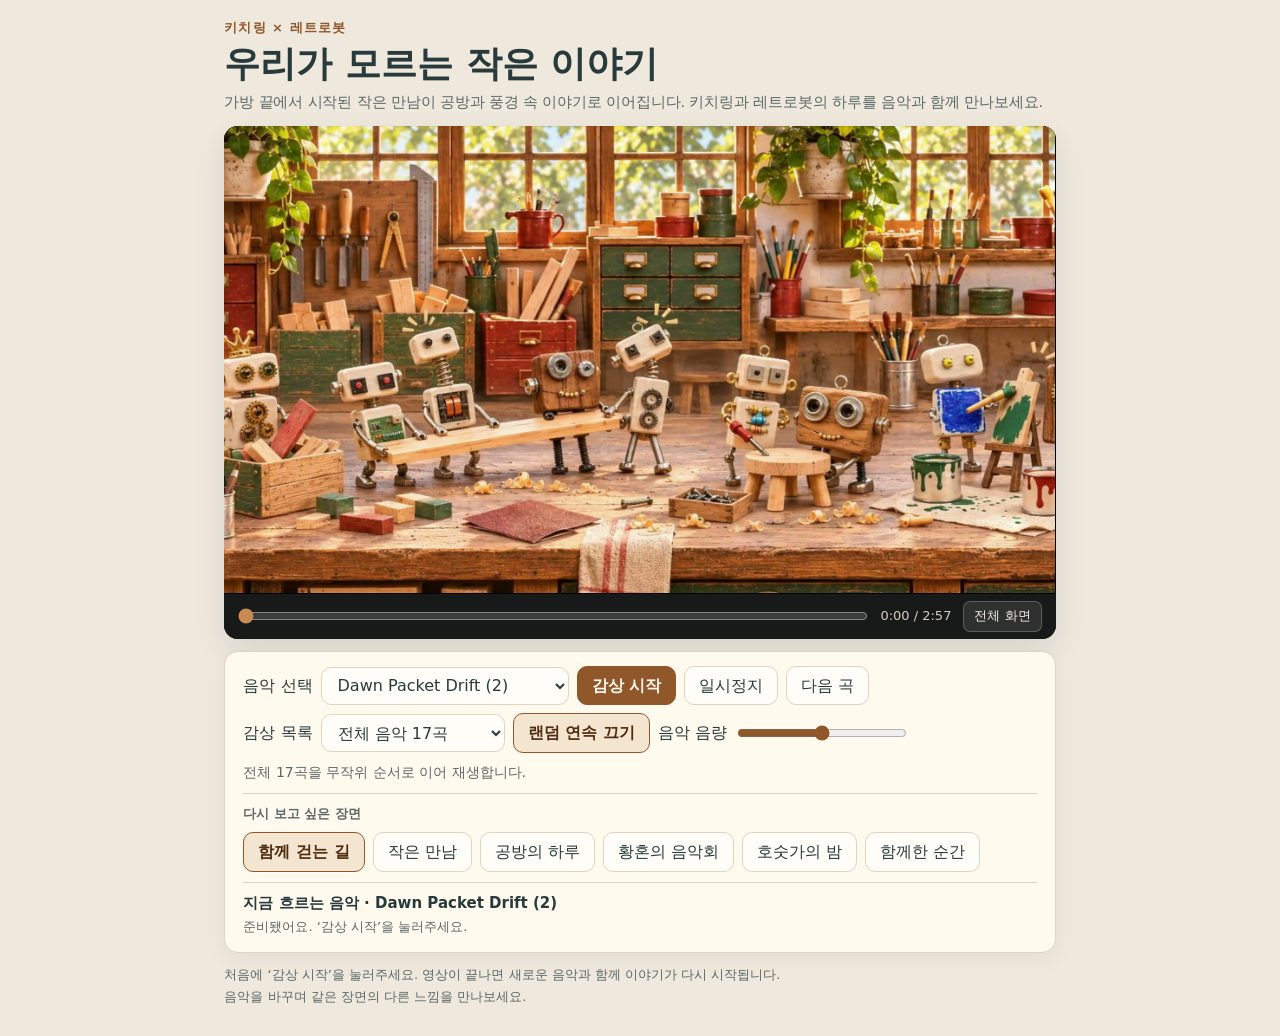
==== commit 0179661c: "Keep intro copy single-line without orphan wrap on desktop" ====
--- a/index.html
+++ b/index.html
@@ -21,7 +21,7 @@
 header{margin-bottom:12px}
 .brand{font-size:13px;font-weight:600;letter-spacing:.08em;color:var(--accent);margin:0}
 h1{font-size:clamp(26px,3.2vw,36px);line-height:1.18;margin:4px 0 6px}
-.intro{max-width:none;margin:0;font-size:15px;color:var(--muted)}
+.intro{max-width:none;margin:0;font-size:14.5px;letter-spacing:-.01em;word-break:keep-all;color:var(--muted)}
 .stage{width:100%;background:#181a1a;border-radius:14px;overflow:hidden;box-shadow:0 12px 30px rgba(40,58,59,.10)}
 video{display:block;width:100%;aspect-ratio:16/9;background:#000;cursor:pointer}
 .stage-bar{display:flex;align-items:center;gap:12px;padding:7px 14px;background:#181a1a;color:#e7e0d4;font-size:13px}
